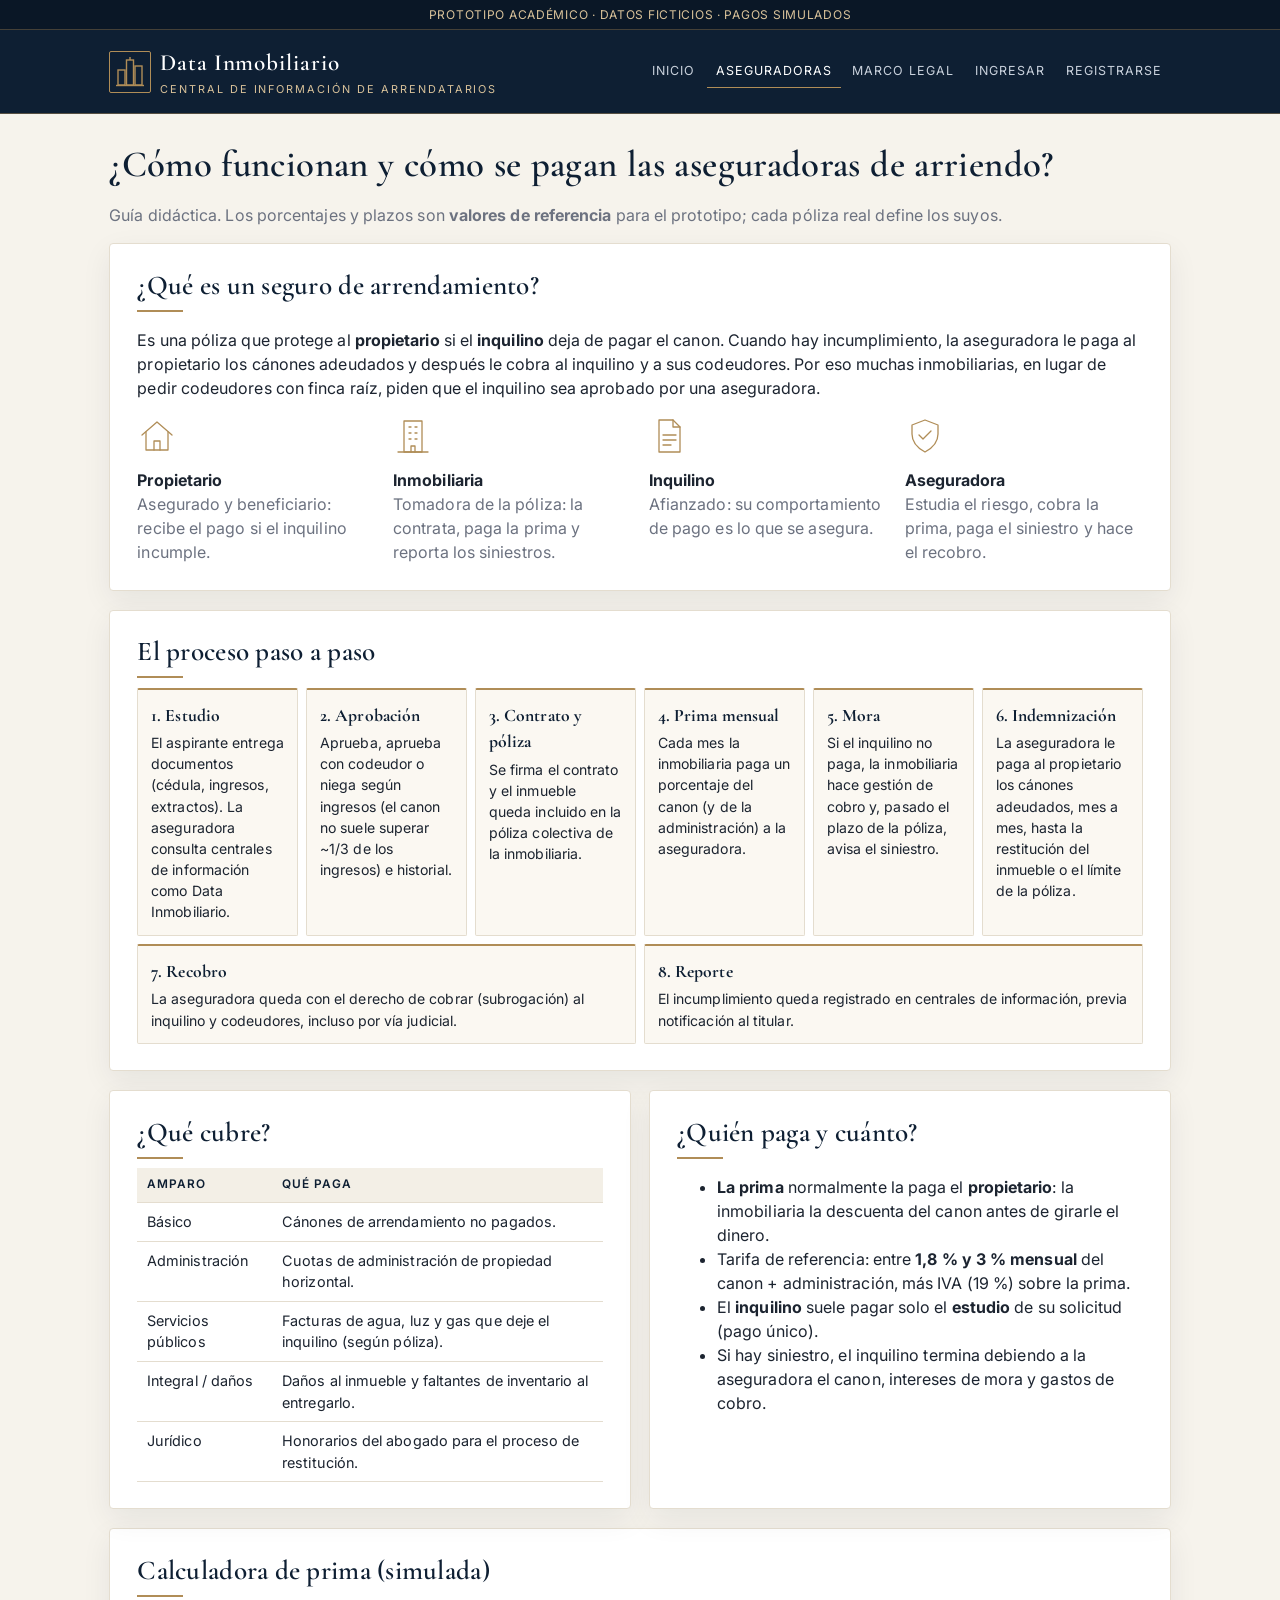
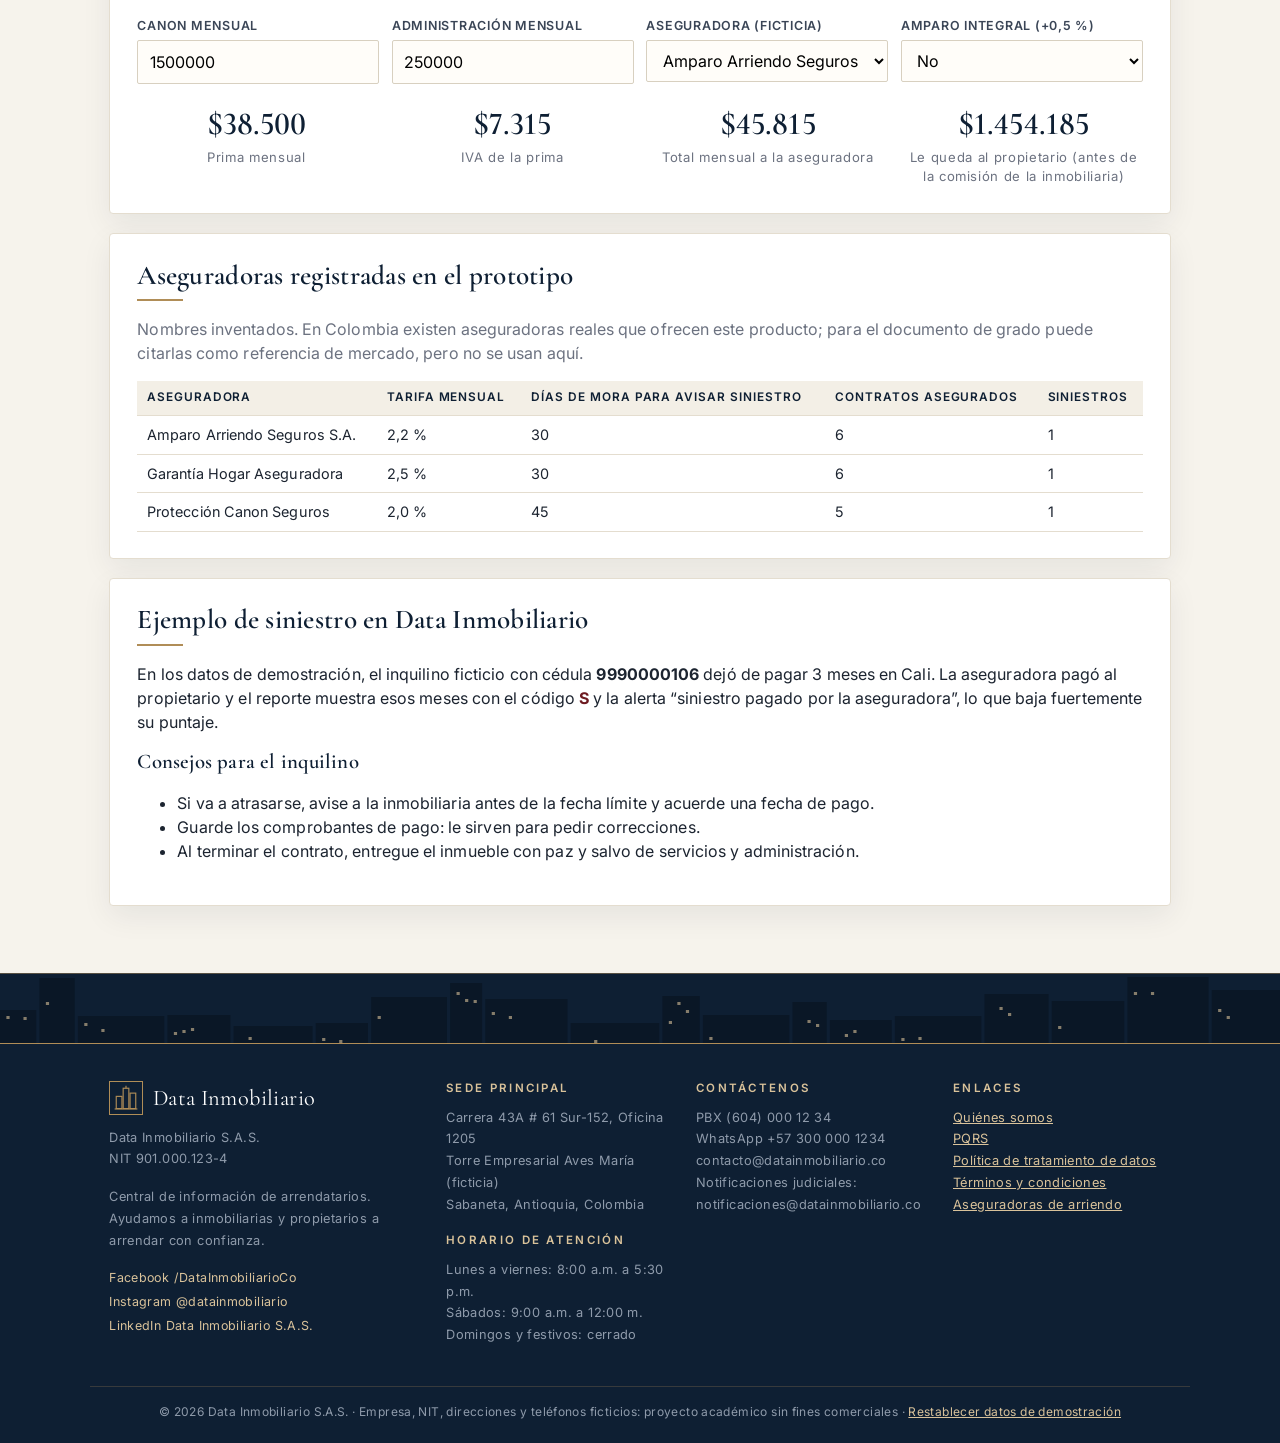
==== aseguradoras.html @ 62361e03 "Prototipo Data Inmobiliario: central de información de arrendatarios Sitio estático (HTML, CSS y Jav" ====
<!DOCTYPE html>
<html lang="es">
<head>
  <meta charset="UTF-8">
  <meta name="viewport" content="width=device-width, initial-scale=1.0">
  <title>Cómo funcionan las aseguradoras de arriendo · Data Inmobiliario</title>
  <link rel="preconnect" href="https://fonts.googleapis.com">
  <link rel="stylesheet" href="https://fonts.googleapis.com/css2?family=Cormorant+Garamond:ital,wght@0,500;0,600;1,500&family=Inter:wght@400;500;600&display=swap">
  <link rel="stylesheet" href="css/estilos.css">
</head>
<body>
<main>
  <div class="contenedor">
    <h1>¿Cómo funcionan y cómo se pagan las aseguradoras de arriendo?</h1>
    <p class="tenue">Guía didáctica. Los porcentajes y plazos son <b>valores de referencia</b> para el prototipo; cada póliza real define los suyos.</p>

    <div class="tarjeta">
      <h2>¿Qué es un seguro de arrendamiento?</h2>
      <p>Es una póliza que protege al <b>propietario</b> si el <b>inquilino</b> deja de pagar el canon. Cuando hay incumplimiento,
        la aseguradora le paga al propietario los cánones adeudados y después le cobra al inquilino y a sus codeudores.
        Por eso muchas inmobiliarias, en lugar de pedir codeudores con finca raíz, piden que el inquilino sea aprobado por una aseguradora.</p>
      <div class="grid grid-4">
        <div><span data-icono="casa"></span><br><b>Propietario</b><br><span class="tenue">Asegurado y beneficiario: recibe el pago si el inquilino incumple.</span></div>
        <div><span data-icono="edificio"></span><br><b>Inmobiliaria</b><br><span class="tenue">Tomadora de la póliza: la contrata, paga la prima y reporta los siniestros.</span></div>
        <div><span data-icono="documento"></span><br><b>Inquilino</b><br><span class="tenue">Afianzado: su comportamiento de pago es lo que se asegura.</span></div>
        <div><span data-icono="escudo"></span><br><b>Aseguradora</b><br><span class="tenue">Estudia el riesgo, cobra la prima, paga el siniestro y hace el recobro.</span></div>
      </div>
    </div>

    <div class="tarjeta">
      <h2>El proceso paso a paso</h2>
      <div class="flujo">
        <div class="etapa"><b>1. Estudio</b>El aspirante entrega documentos (cédula, ingresos, extractos). La aseguradora consulta centrales de información como Data Inmobiliario.</div>
        <div class="etapa"><b>2. Aprobación</b>Aprueba, aprueba con codeudor o niega según ingresos (el canon no suele superar ~1/3 de los ingresos) e historial.</div>
        <div class="etapa"><b>3. Contrato y póliza</b>Se firma el contrato y el inmueble queda incluido en la póliza colectiva de la inmobiliaria.</div>
        <div class="etapa"><b>4. Prima mensual</b>Cada mes la inmobiliaria paga un porcentaje del canon (y de la administración) a la aseguradora.</div>
        <div class="etapa"><b>5. Mora</b>Si el inquilino no paga, la inmobiliaria hace gestión de cobro y, pasado el plazo de la póliza, avisa el siniestro.</div>
        <div class="etapa"><b>6. Indemnización</b>La aseguradora le paga al propietario los cánones adeudados, mes a mes, hasta la restitución del inmueble o el límite de la póliza.</div>
        <div class="etapa"><b>7. Recobro</b>La aseguradora queda con el derecho de cobrar (subrogación) al inquilino y codeudores, incluso por vía judicial.</div>
        <div class="etapa"><b>8. Reporte</b>El incumplimiento queda registrado en centrales de información, previa notificación al titular.</div>
      </div>
    </div>

    <div class="grid grid-2">
      <div class="tarjeta">
        <h2>¿Qué cubre?</h2>
        <table>
          <tr><th>Amparo</th><th>Qué paga</th></tr>
          <tr><td>Básico</td><td>Cánones de arrendamiento no pagados.</td></tr>
          <tr><td>Administración</td><td>Cuotas de administración de propiedad horizontal.</td></tr>
          <tr><td>Servicios públicos</td><td>Facturas de agua, luz y gas que deje el inquilino (según póliza).</td></tr>
          <tr><td>Integral / daños</td><td>Daños al inmueble y faltantes de inventario al entregarlo.</td></tr>
          <tr><td>Jurídico</td><td>Honorarios del abogado para el proceso de restitución.</td></tr>
        </table>
      </div>
      <div class="tarjeta">
        <h2>¿Quién paga y cuánto?</h2>
        <ul>
          <li><b>La prima</b> normalmente la paga el <b>propietario</b>: la inmobiliaria la descuenta del canon antes de girarle el dinero.</li>
          <li>Tarifa de referencia: entre <b>1,8 % y 3 % mensual</b> del canon + administración, más IVA (19 %) sobre la prima.</li>
          <li>El <b>inquilino</b> suele pagar solo el <b>estudio</b> de su solicitud (pago único).</li>
          <li>Si hay siniestro, el inquilino termina debiendo a la aseguradora el canon, intereses de mora y gastos de cobro.</li>
        </ul>
      </div>
    </div>

    <div class="tarjeta">
      <h2>Calculadora de prima (simulada)</h2>
      <div class="fila">
        <div><label for="canon">Canon mensual</label><input id="canon" type="number" value="1500000" step="10000"></div>
        <div><label for="admin">Administración mensual</label><input id="admin" type="number" value="250000" step="10000"></div>
        <div><label for="aseg">Aseguradora (ficticia)</label><select id="aseg"></select></div>
        <div><label for="integral">Amparo integral (+0,5 %)</label><select id="integral"><option value="0">No</option><option value="0.005">Sí</option></select></div>
      </div>
      <div id="resultado" class="grid grid-4" style="margin-top:1rem"></div>
    </div>

    <div class="tarjeta">
      <h2>Aseguradoras registradas en el prototipo</h2>
      <p class="tenue">Nombres inventados. En Colombia existen aseguradoras reales que ofrecen este producto; para el documento de grado puede citarlas como referencia de mercado, pero no se usan aquí.</p>
      <div class="tabla-envoltura"><table id="tablaAseg"></table></div>
    </div>

    <div class="tarjeta">
      <h2>Ejemplo de siniestro en Data Inmobiliario</h2>
      <p>En los datos de demostración, el inquilino ficticio con cédula <b>9990000106</b> dejó de pagar 3 meses en Cali. La aseguradora pagó al propietario
        y el reporte muestra esos meses con el código <b style="color:#6d1a20">S</b> y la alerta “siniestro pagado por la aseguradora”, lo que baja fuertemente su puntaje.</p>
      <h3>Consejos para el inquilino</h3>
      <ul>
        <li>Si va a atrasarse, avise a la inmobiliaria antes de la fecha límite y acuerde una fecha de pago.</li>
        <li>Guarde los comprobantes de pago: le sirven para pedir correcciones.</li>
        <li>Al terminar el contrato, entregue el inmueble con paz y salvo de servicios y administración.</li>
      </ul>
    </div>
  </div>
</main>
<script src="js/datos-semilla.js"></script>
<script src="js/almacen.js"></script>
<script src="js/ilustraciones.js"></script>
<script src="js/app.js"></script>
<script>
  var sel = document.getElementById("aseg");
  sel.innerHTML = BD.datos.aseguradoras.map(function (a) {
    return '<option value="' + a.id + '">' + esc(a.nombre) + " (" + (a.tarifa * 100).toFixed(1).replace(".", ",") + " %)</option>";
  }).join("");
  document.getElementById("tablaAseg").innerHTML = "<tr><th>Aseguradora</th><th>Tarifa mensual</th><th>Días de mora para avisar siniestro</th><th>Contratos asegurados</th><th>Siniestros</th></tr>" +
    BD.datos.aseguradoras.map(function (a) {
      var cs = BD.datos.contratos.filter(function (c) { return c.aseguradora === a.id; });
      return "<tr><td>" + esc(a.nombre) + "</td><td>" + (a.tarifa * 100).toFixed(1).replace(".", ",") + " %</td><td>" + a.diasSiniestro + "</td><td>" + cs.length +
        "</td><td>" + cs.filter(function (c) { return c.siniestro; }).length + "</td></tr>";
    }).join("");

  function calcular() {
    var canon = +document.getElementById("canon").value || 0;
    var admin = +document.getElementById("admin").value || 0;
    var a = BD.aseguradora(sel.value);
    var tasa = a.tarifa + (+document.getElementById("integral").value);
    var prima = (canon + admin) * tasa, iva = prima * 0.19;
    var caja = function (v, t) { return '<div class="kpi"><div class="valor">' + v + '</div><div class="etiqueta">' + t + "</div></div>"; };
    document.getElementById("resultado").innerHTML =
      caja(pesos(prima), "Prima mensual") + caja(pesos(iva), "IVA de la prima") +
      caja(pesos(prima + iva), "Total mensual a la aseguradora") + caja(pesos(canon - prima - iva), "Le queda al propietario (antes de la comisión de la inmobiliaria)");
  }
  document.querySelectorAll("#canon,#admin,#aseg,#integral").forEach(function (el) { el.oninput = calcular; el.onchange = calcular; });
  calcular();
</script>
</body>
</html>
---- css/estilos.css ----
/* =========================================================
   Data Inmobiliario - Hoja de estilos principal
   Proyecto académico. Colores y tipografía centralizados
   en variables para que sea fácil cambiar la identidad.
   ========================================================= */
:root {
  /* Paleta "luxury": azul noche, dorado champaña y marfil */
  --azul: #0e1f33;          /* azul noche (titulares, encabezado) */
  --azul-claro: #23466e;    /* azul acero (enlaces, botones secundarios) */
  --turquesa: #b08d57;      /* dorado champaña (acento principal) */
  --dorado: #b08d57;
  --dorado-claro: #d9c29a;
  --fondo: #f6f3ec;         /* marfil */
  --blanco: #ffffff;
  --texto: #1c2430;
  --gris: #6c7280;
  --borde: #e4ddcf;
  --verde: #2e7d55;
  --verde-suave: #e6f1ea;
  --amarillo: #b9861c;
  --amarillo-suave: #f8efd9;
  --naranja: #c0662a;
  --naranja-suave: #f8e6d9;
  --rojo: #a8323a;
  --rojo-suave: #f6e1e2;
  --radio: 4px;
  --sombra: 0 10px 30px rgba(14, 31, 51, 0.07);
  --serif: "Cormorant Garamond", "Playfair Display", Georgia, "Times New Roman", serif;
  --sans: "Inter", "Segoe UI", Roboto, Helvetica, Arial, sans-serif;
}

* { box-sizing: border-box; }
html, body { margin: 0; padding: 0; }
body {
  font-family: var(--sans);
  letter-spacing: .005em;
  background: var(--fondo);
  color: var(--texto);
  line-height: 1.5;
  min-height: 100vh;
  display: flex;
  flex-direction: column;
}
a { color: var(--azul-claro); }
h1, h2, h3 { color: var(--azul); line-height: 1.2; font-family: var(--serif); font-weight: 600; letter-spacing: .01em; }
h2 { position: relative; }
h1 { font-size: 2.3rem; margin: 0 0 .4rem; }
h2 { font-size: 1.7rem; margin: 1.6rem 0 .6rem; }
h3 { font-size: 1.3rem; margin: 1rem 0 .4rem; }
small, .tenue { color: var(--gris); }

/* ---------- Banda de aviso académico ---------- */
.aviso-academico {
  background: #fff3cd;
  color: #6b4e00;
  text-align: center;
  font-size: .82rem;
  padding: .35rem 1rem;
  border-bottom: 1px solid #f0dc9a;
}

/* ---------- Encabezado y navegación ---------- */
.encabezado {
  background: var(--azul);
  color: var(--blanco);
}
.encabezado .contenedor {
  display: flex; align-items: center; justify-content: space-between;
  gap: 1rem; flex-wrap: wrap; padding-top: .7rem; padding-bottom: .7rem;
}
.marca {
  display: flex; align-items: center; gap: .55rem;
  color: var(--blanco); text-decoration: none; font-weight: 700; font-size: 1.2rem;
}
.marca .logo {
  width: 34px; height: 34px; border-radius: 8px; background: var(--turquesa);
  display: grid; place-items: center; font-weight: 800; font-size: .95rem;
}
.marca span.sub { font-weight: 400; opacity: .8; font-size: .8rem; display: block; }
.menu { display: flex; gap: .2rem; flex-wrap: wrap; align-items: center; }
.menu a {
  color: #dbe6f3; text-decoration: none; padding: .4rem .7rem; border-radius: 6px; font-size: .93rem;
}
.menu a:hover, .menu a.activo { background: rgba(255,255,255,.12); color: var(--blanco); }
.menu .usuario { font-size: .85rem; opacity: .85; padding: 0 .5rem; }

/* ---------- Estructura ---------- */
.contenedor { max-width: 1100px; margin: 0 auto; padding: 0 1.2rem; }
main { flex: 1; padding: 1.8rem 0 3rem; }
.pie {
  background: #0d2742; color: #a9b9cc; font-size: .85rem; padding: 1.2rem 0; text-align: center;
}
.pie a { color: #cfe0f3; }

.tarjeta {
  background: var(--blanco); border-radius: var(--radio); box-shadow: var(--sombra);
  padding: 1.3rem 1.4rem; margin-bottom: 1.2rem; border: 1px solid var(--borde);
}
.tarjeta > h2:first-child, .tarjeta > h3:first-child { margin-top: 0; }

.grid { display: grid; gap: 1.1rem; }
.grid-2 { grid-template-columns: repeat(auto-fit, minmax(300px, 1fr)); }
.grid-3 { grid-template-columns: repeat(auto-fit, minmax(240px, 1fr)); }
.grid-4 { grid-template-columns: repeat(auto-fit, minmax(190px, 1fr)); }

/* ---------- Portada ---------- */
.portada {
  background: linear-gradient(135deg, var(--azul) 0%, var(--azul-claro) 60%, var(--turquesa) 100%);
  color: var(--blanco); border-radius: 14px; padding: 2.4rem 2rem; margin-bottom: 1.6rem;
}
.portada h1 { color: var(--blanco); font-size: 2.1rem; }
.portada p { max-width: 640px; font-size: 1.05rem; opacity: .95; }
.paso { text-align: center; }
.paso .num {
  width: 42px; height: 42px; border-radius: 50%; background: var(--turquesa); color: #fff;
  display: grid; place-items: center; font-weight: 700; margin: 0 auto .5rem;
}
.plan { text-align: center; }
.plan .precio { font-size: 1.7rem; font-weight: 700; color: var(--azul); }
.plan.destacado { border: 2px solid var(--turquesa); }

/* ---------- Formularios ---------- */
label { display: block; font-weight: 600; font-size: .9rem; margin: .7rem 0 .25rem; }
input, select, textarea {
  width: 100%; padding: .55rem .7rem; border: 1px solid var(--borde); border-radius: 7px;
  font: inherit; background: #fff;
}
input:focus, select:focus, textarea:focus { outline: 2px solid var(--azul-claro); border-color: transparent; }
.check { display: flex; gap: .55rem; align-items: flex-start; font-weight: 400; }
.check input { width: auto; margin-top: .3rem; }
.fila { display: grid; gap: .8rem; grid-template-columns: repeat(auto-fit, minmax(170px, 1fr)); }
.ayuda { font-size: .8rem; color: var(--gris); margin-top: .2rem; }

.boton {
  display: inline-block; background: var(--azul-claro); color: #fff; border: 0; border-radius: 7px;
  padding: .6rem 1.1rem; font: inherit; font-weight: 600; cursor: pointer; text-decoration: none;
  margin-top: .9rem;
}
.boton:hover { filter: brightness(1.08); }
.boton.secundario { background: #e8eef5; color: var(--azul); }
.boton.verde { background: var(--turquesa); }
.boton.peligro { background: var(--rojo); }
.boton.pequeno { padding: .35rem .7rem; font-size: .85rem; margin-top: 0; }
.boton[disabled] { opacity: .55; cursor: not-allowed; }

.selector-tipo { display: flex; gap: .6rem; margin: .4rem 0 .6rem; }
.selector-tipo label {
  flex: 1; border: 2px solid var(--borde); border-radius: 8px; padding: .7rem; text-align: center;
  cursor: pointer; margin: 0;
}
.selector-tipo input { display: none; }
.selector-tipo input:checked + span { color: var(--azul-claro); }
.selector-tipo label:has(input:checked) { border-color: var(--azul-claro); background: #eef5fc; }

/* ---------- Mensajes ---------- */
.alerta { padding: .75rem 1rem; border-radius: 8px; margin: .8rem 0; font-size: .93rem; }
.alerta.info { background: #e7f1fb; color: #18466f; }
.alerta.exito { background: var(--verde-suave); color: #135c36; }
.alerta.error { background: var(--rojo-suave); color: #7c1d23; }
.alerta.aviso { background: var(--amarillo-suave); color: #6b4e00; }

/* ---------- Tablas ---------- */
.tabla-envoltura { overflow-x: auto; }
table { width: 100%; border-collapse: collapse; font-size: .9rem; }
th, td { padding: .5rem .6rem; border-bottom: 1px solid var(--borde); text-align: left; vertical-align: top; }
th { background: #f0f4f8; color: var(--azul); font-weight: 600; white-space: nowrap; }
tr:hover td { background: #fafcfe; }

/* ---------- Etiquetas de estado ---------- */
.chip {
  display: inline-block; padding: .12rem .55rem; border-radius: 999px; font-size: .78rem; font-weight: 600;
  white-space: nowrap;
}
.chip.verde { background: var(--verde-suave); color: var(--verde); }
.chip.amarillo { background: var(--amarillo-suave); color: #8a6400; }
.chip.naranja { background: var(--naranja-suave); color: var(--naranja); }
.chip.rojo { background: var(--rojo-suave); color: var(--rojo); }
.chip.gris { background: #eceff3; color: var(--gris); }
.chip.azul { background: #e3eefa; color: var(--azul-claro); }

/* ---------- Reporte ---------- */
.reporte-cabecera { display: flex; gap: 1.5rem; flex-wrap: wrap; align-items: center; }
.reporte-cabecera .datos { flex: 1; min-width: 260px; }
.medidor { width: 230px; text-align: center; }
.medidor svg { width: 100%; height: auto; }
.medidor .puntaje { font-size: 2.2rem; font-weight: 800; margin-top: -2.4rem; }
.medidor .categoria { font-weight: 700; font-size: 1.05rem; }
.kpi { text-align: center; }
.kpi .valor { font-size: 1.6rem; font-weight: 700; color: var(--azul); }
.kpi .etiqueta { font-size: .82rem; color: var(--gris); }

/* Vector de comportamiento (cuadros por mes, al estilo de las centrales de riesgo) */
.vector { display: flex; flex-wrap: wrap; gap: 3px; margin: .4rem 0; }
.vector .mes {
  width: 30px; height: 30px; border-radius: 4px; display: grid; place-items: center;
  font-size: .68rem; font-weight: 700; color: #fff; cursor: default;
}
.mes.n { background: var(--verde); }
.mes.m1 { background: var(--amarillo); }
.mes.m30 { background: var(--naranja); }
.mes.m60 { background: #b8452a; }
.mes.m90 { background: var(--rojo); }
.mes.np { background: #6d1a20; }
.mes.vacio { background: #e3e8ee; color: var(--gris); }
.leyenda { display: flex; flex-wrap: wrap; gap: .8rem; font-size: .78rem; color: var(--gris); }
.leyenda i { display: inline-block; width: 12px; height: 12px; border-radius: 3px; vertical-align: -1px; margin-right: 4px; }

/* Línea de tiempo de viviendas */
.linea-tiempo { border-left: 3px solid var(--borde); margin-left: .6rem; padding-left: 1.3rem; }
.vivienda { position: relative; margin-bottom: 1.4rem; }
.vivienda::before {
  content: ""; position: absolute; left: -1.85rem; top: .35rem; width: 15px; height: 15px; border-radius: 50%;
  background: var(--azul-claro); border: 3px solid #fff; box-shadow: 0 0 0 2px var(--azul-claro);
}
.vivienda.mala::before { background: var(--rojo); box-shadow: 0 0 0 2px var(--rojo); }
.vivienda.regular::before { background: var(--amarillo); box-shadow: 0 0 0 2px var(--amarillo); }
.vivienda.buena::before { background: var(--verde); box-shadow: 0 0 0 2px var(--verde); }
details summary { cursor: pointer; color: var(--azul-claro); font-weight: 600; font-size: .9rem; margin-top: .4rem; }

/* Pestañas (módulo de ingreso) */
.pestanas { display: flex; gap: .3rem; flex-wrap: wrap; border-bottom: 2px solid var(--borde); margin-bottom: 1rem; }
.pestanas button {
  background: none; border: 0; padding: .6rem 1rem; font: inherit; cursor: pointer; color: var(--gris);
  border-bottom: 3px solid transparent; margin-bottom: -2px;
}
.pestanas button.activa { color: var(--azul); border-bottom-color: var(--turquesa); font-weight: 600; }
.panel-pestana { display: none; }
.panel-pestana.activa { display: block; }

/* Tarjeta de pago simulado */
.tarjeta-credito {
  background: linear-gradient(135deg, #2b3e57, #12355b); color: #fff; border-radius: 12px; padding: 1.2rem;
  max-width: 340px; font-family: monospace; font-size: 1.05rem; margin-bottom: 1rem;
}
.tarjeta-credito .num { letter-spacing: 2px; margin: 1.2rem 0 .8rem; font-size: 1.2rem; }

/* Diagrama de flujo de aseguradoras */
.flujo { display: flex; flex-wrap: wrap; gap: .5rem; align-items: stretch; }
.flujo .etapa {
  flex: 1 1 150px; background: #eef5fc; border: 1px solid #cfe0f3; border-radius: 8px; padding: .8rem;
  font-size: .88rem; position: relative;
}
.flujo .etapa b { display: block; color: var(--azul); margin-bottom: .2rem; }

.oculto { display: none !important; }

@media print {
  .encabezado, .pie, .no-imprimir, .aviso-academico { display: none !important; }
  body { background: #fff; }
  .tarjeta { box-shadow: none; break-inside: avoid; }
}

/* =========================================================
   CAPA "LUXURY" - sobrescribe estilos anteriores
   Estética sobria: azul noche + dorado, tipografía serif,
   esquinas casi rectas, líneas finas y mucho espacio.
   ========================================================= */
.aviso-academico { background: #0a1726; color: var(--dorado-claro); border-bottom: 1px solid rgba(176,141,87,.35); letter-spacing: .06em; font-size: .75rem; text-transform: uppercase; }
.encabezado { background: var(--azul); border-bottom: 1px solid rgba(176,141,87,.45); }
.encabezado .contenedor { padding-top: 1rem; padding-bottom: 1rem; }
.marca { font-family: var(--serif); font-size: 1.45rem; font-weight: 600; letter-spacing: .04em; }
.marca .logo { background: transparent; border: 1px solid var(--dorado); color: var(--dorado); width: 42px; height: 42px; border-radius: 2px; padding: 4px; }
.marca .logo svg { width: 100%; height: 100%; }
.marca span.sub { font-family: var(--sans); font-size: .68rem; letter-spacing: .18em; text-transform: uppercase; color: var(--dorado-claro); opacity: 1; }
.menu a { font-size: .78rem; letter-spacing: .12em; text-transform: uppercase; color: #c9d1dc; border-radius: 0; border-bottom: 1px solid transparent; }
.menu a:hover, .menu a.activo { background: transparent; color: #fff; border-bottom-color: var(--dorado); }
.menu .usuario { color: var(--dorado-claro); font-size: .8rem; }

.tarjeta { border-radius: var(--radio); border: 1px solid var(--borde); box-shadow: var(--sombra); padding: 1.6rem 1.7rem; }
.tarjeta > h2:first-child::after, .seccion-titulo::after {
  content: ""; display: block; width: 46px; height: 2px; background: var(--dorado); margin-top: .45rem;
}
.seccion-titulo { text-align: center; margin-top: 3rem; }
.seccion-titulo::after { margin: .6rem auto 0; }
.seccion-sub { text-align: center; color: var(--gris); max-width: 620px; margin: 0 auto 1.6rem; }
.etiqueta-oro { font-size: .72rem; letter-spacing: .22em; text-transform: uppercase; color: var(--dorado); font-weight: 600; }

.boton { background: var(--azul); border-radius: 2px; letter-spacing: .1em; text-transform: uppercase; font-size: .8rem; padding: .85rem 1.5rem; border: 1px solid var(--azul); }
.boton:hover { filter: none; background: #182f4c; }
.boton.verde { background: var(--dorado); border-color: var(--dorado); color: #fff; }
.boton.verde:hover { background: #9a7946; }
.boton.secundario { background: transparent; color: var(--azul); border: 1px solid var(--azul); }
.boton.secundario:hover { background: var(--azul); color: #fff; }
.boton.peligro { background: var(--rojo); border-color: var(--rojo); }
.boton.pequeno { padding: .45rem .8rem; font-size: .7rem; }

input, select, textarea { border-radius: 2px; border-color: #d8d0c0; background: #fffdf9; }
input:focus, select:focus, textarea:focus { outline: 1px solid var(--dorado); border-color: var(--dorado); }
label { font-size: .78rem; letter-spacing: .06em; text-transform: uppercase; color: #3a4556; }
.check { text-transform: none; letter-spacing: 0; font-size: .9rem; color: var(--texto); }
.selector-tipo label { border-radius: 2px; text-transform: none; letter-spacing: 0; font-size: .95rem; }
.selector-tipo label:has(input:checked) { border-color: var(--dorado); background: #fbf6ec; }
.selector-tipo input:checked + span { color: var(--azul); font-weight: 600; }

th { background: #f3efe6; color: var(--azul); font-size: .74rem; letter-spacing: .08em; text-transform: uppercase; }
.alerta { border-radius: 2px; border-left: 3px solid currentColor; }
.chip { border-radius: 2px; letter-spacing: .03em; }
.chip.azul { background: #e6ecf3; color: var(--azul-claro); }
.kpi .valor { font-family: var(--serif); font-size: 2rem; font-weight: 600; }
.kpi .etiqueta { letter-spacing: .05em; }
.medidor .puntaje { font-family: var(--serif); font-size: 2.8rem; }
.pestanas button.activa { border-bottom-color: var(--dorado); }
.flujo .etapa { background: #fbf8f2; border-color: var(--borde); border-top: 2px solid var(--dorado); border-radius: 2px; }
.flujo .etapa b { font-family: var(--serif); font-size: 1.1rem; }
.tarjeta-credito { background: linear-gradient(135deg, #1b2f48, #0a1726); border: 1px solid var(--dorado); border-radius: 8px; }
.tarjeta-credito > div:first-child { color: var(--dorado-claro); letter-spacing: .2em; font-size: .8rem; }
.plan .precio { font-family: var(--serif); font-size: 2.4rem; }
.plan.destacado { border: 1px solid var(--dorado); box-shadow: 0 14px 40px rgba(176,141,87,.18); position: relative; }
.plan.destacado::before { content: "RECOMENDADO"; position: absolute; top: -11px; left: 50%; transform: translateX(-50%); background: var(--dorado); color: #fff; font-size: .65rem; letter-spacing: .2em; padding: .2rem .7rem; }
.paso .num { background: transparent; border: 1px solid var(--dorado); color: var(--dorado); font-family: var(--serif); font-size: 1.3rem; border-radius: 0; transform: rotate(45deg); }
.paso .num span { transform: rotate(-45deg); }
.vivienda::before { border-radius: 0; transform: rotate(45deg); }

/* ---------- Portada con edificio ---------- */
.portada {
  background: radial-gradient(ellipse at 80% 20%, #1d3757 0%, #0e1f33 55%, #08131f 100%);
  border-radius: 0; padding: 0; overflow: hidden; display: grid; grid-template-columns: 1.15fr .85fr;
  border: 1px solid rgba(176,141,87,.4); min-height: 460px; margin-bottom: 2rem;
}
.portada .texto { padding: 3.2rem 2.8rem; align-self: center; }
.portada h1 { font-size: 3rem; font-weight: 500; line-height: 1.08; margin: .6rem 0 1rem; }
.portada h1 em { color: var(--dorado-claro); font-style: italic; }
.portada p { color: #c9d1dc; font-size: 1.02rem; }
.portada .boton.secundario { color: #fff; border-color: rgba(255,255,255,.5); }
.portada .boton.secundario:hover { background: #fff; color: var(--azul); }
.portada .ilustracion { position: relative; display: flex; align-items: flex-end; justify-content: center; }
.portada .ilustracion svg { width: 100%; height: 100%; max-height: 520px; display: block; }
.franja-confianza { display: grid; grid-template-columns: repeat(auto-fit, minmax(200px, 1fr)); border: 1px solid var(--borde); background: #fff; margin-bottom: 1rem; }
.franja-confianza div { padding: 1.1rem 1.2rem; border-right: 1px solid var(--borde); font-size: .85rem; color: var(--gris); }
.franja-confianza div:last-child { border-right: 0; }
.franja-confianza b { display: block; font-family: var(--serif); font-size: 1.15rem; color: var(--azul); font-weight: 600; }
.cifras { display: grid; grid-template-columns: repeat(auto-fit, minmax(160px, 1fr)); gap: 1px; background: var(--borde); border: 1px solid var(--borde); margin: 1rem 0 2rem; }
.cifras div { background: var(--azul); color: #c9d1dc; text-align: center; padding: 1.4rem .8rem; font-size: .78rem; letter-spacing: .1em; text-transform: uppercase; }
.cifras b { display: block; font-family: var(--serif); font-size: 2.2rem; color: var(--dorado-claro); font-weight: 500; letter-spacing: 0; text-transform: none; }
.icono-lujo { width: 40px; height: 40px; color: var(--dorado); margin-bottom: .4rem; }

/* ---------- Pantallas de ingreso con edificio ---------- */
.acceso { display: grid; grid-template-columns: 1fr 1fr; max-width: 980px; margin: 0 auto; border: 1px solid var(--borde); box-shadow: var(--sombra); background: #fff; }
.acceso .lado-imagen { background: radial-gradient(ellipse at 70% 10%, #1d3757, #0b1828); color: #c9d1dc; padding: 2.2rem; display: flex; flex-direction: column; justify-content: space-between; min-height: 520px; }
.acceso .lado-imagen h2 { color: #fff; font-weight: 500; font-size: 2rem; margin: .4rem 0; }
.acceso .lado-imagen svg { width: 100%; max-height: 300px; }
.acceso .lado-form { padding: 2.4rem; }
.acceso .lado-form .tarjeta { box-shadow: none; border: 0; padding: 0; margin: 0; }

.pie { background: var(--azul); color: #8f9bab; border-top: 1px solid rgba(176,141,87,.45); padding: 0 0 1.4rem; font-size: .8rem; letter-spacing: .03em; }
.pie .skyline { display: block; width: 100%; height: 70px; margin-bottom: 1rem; }
.pie a { color: var(--dorado-claro); }

@media (max-width: 820px) {
  .portada, .acceso { grid-template-columns: 1fr; }
  .portada .ilustracion { max-height: 300px; }
  .portada h1 { font-size: 2.2rem; }
  .portada .texto { padding: 2rem 1.4rem; }
  .acceso .lado-imagen { min-height: 0; }
  .acceso .lado-imagen svg { display: none; }
}

/* Ajustes finos */
.cifras b, .kpi .valor, .plan .precio, .medidor .puntaje, .portada h1 { font-variant-numeric: lining-nums; font-feature-settings: "lnum" 1; }
.grid-3-fijo { grid-template-columns: repeat(3, 1fr); }
@media (max-width: 820px) { .grid-3-fijo { grid-template-columns: 1fr; } }
.linea-tiempo { padding-left: 1.9rem; border-left-color: var(--dorado-claro); }
.vivienda::before { left: -2.45rem; width: 13px; height: 13px; }
.menu a { padding: .4rem .55rem; letter-spacing: .08em; }
@media (min-width: 1000px) { .encabezado .contenedor { flex-wrap: nowrap; } }
h1, h2, h3, .marca { font-variant-numeric: lining-nums; font-feature-settings: "lnum" 1; }

/* Pie corporativo y datos de contacto */
.pie-columnas { display: grid; grid-template-columns: 1.4fr 1fr 1fr 1fr; gap: 2rem; padding-top: 1.2rem; padding-bottom: 1.5rem; text-align: left; line-height: 1.7; }
.pie-columnas h4 { color: var(--dorado-claro); font-family: var(--sans); font-size: .72rem; letter-spacing: .2em; text-transform: uppercase; margin: 0 0 .5rem; font-weight: 600; }
.pie-columnas p { margin: 0 0 1rem; }
.pie-marca { font-family: var(--serif); font-size: 1.4rem; color: #fff; display: flex; align-items: center; gap: .6rem; margin-bottom: .6rem; }
.pie-marca .logo { width: 34px; height: 34px; border: 1px solid var(--dorado); padding: 3px; display: inline-block; }
.pie-marca .logo svg { width: 100%; height: 100%; display: block; }
.redes { display: flex; flex-direction: column; gap: .15rem; font-size: .78rem; color: var(--dorado-claro); }
.pie-legal { border-top: 1px solid rgba(176,141,87,.25); padding-top: 1rem; text-align: center; font-size: .75rem; }
.dato-contacto { display: flex; gap: .9rem; align-items: flex-start; padding: .55rem 0; border-bottom: 1px solid var(--borde); }
.dato-contacto:last-child { border-bottom: 0; }
.dato-contacto .icono-lujo { width: 30px; height: 30px; margin: 0; flex-shrink: 0; }
.dato-contacto b { display: block; font-size: .72rem; letter-spacing: .14em; text-transform: uppercase; color: var(--dorado); }
.dato-contacto span { font-size: .93rem; }
@media (max-width: 820px) { .pie-columnas { grid-template-columns: 1fr 1fr; } }
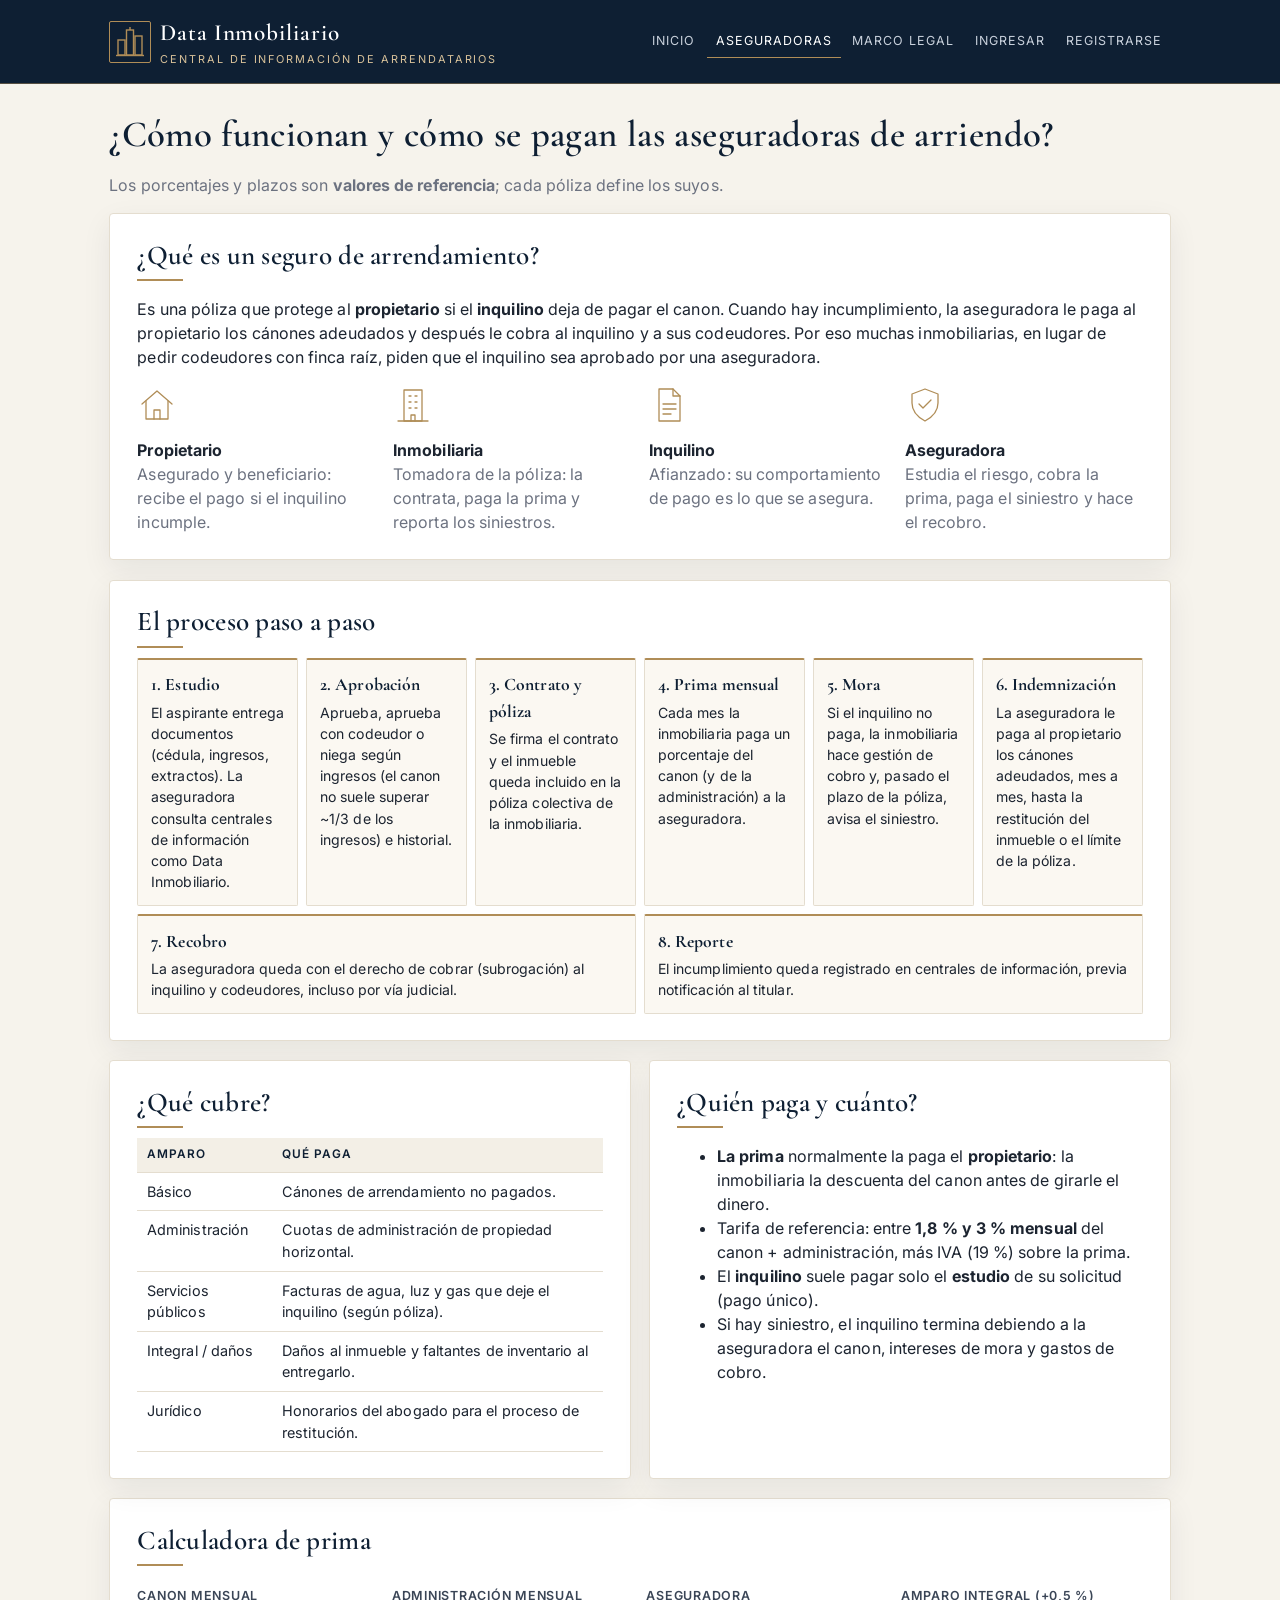
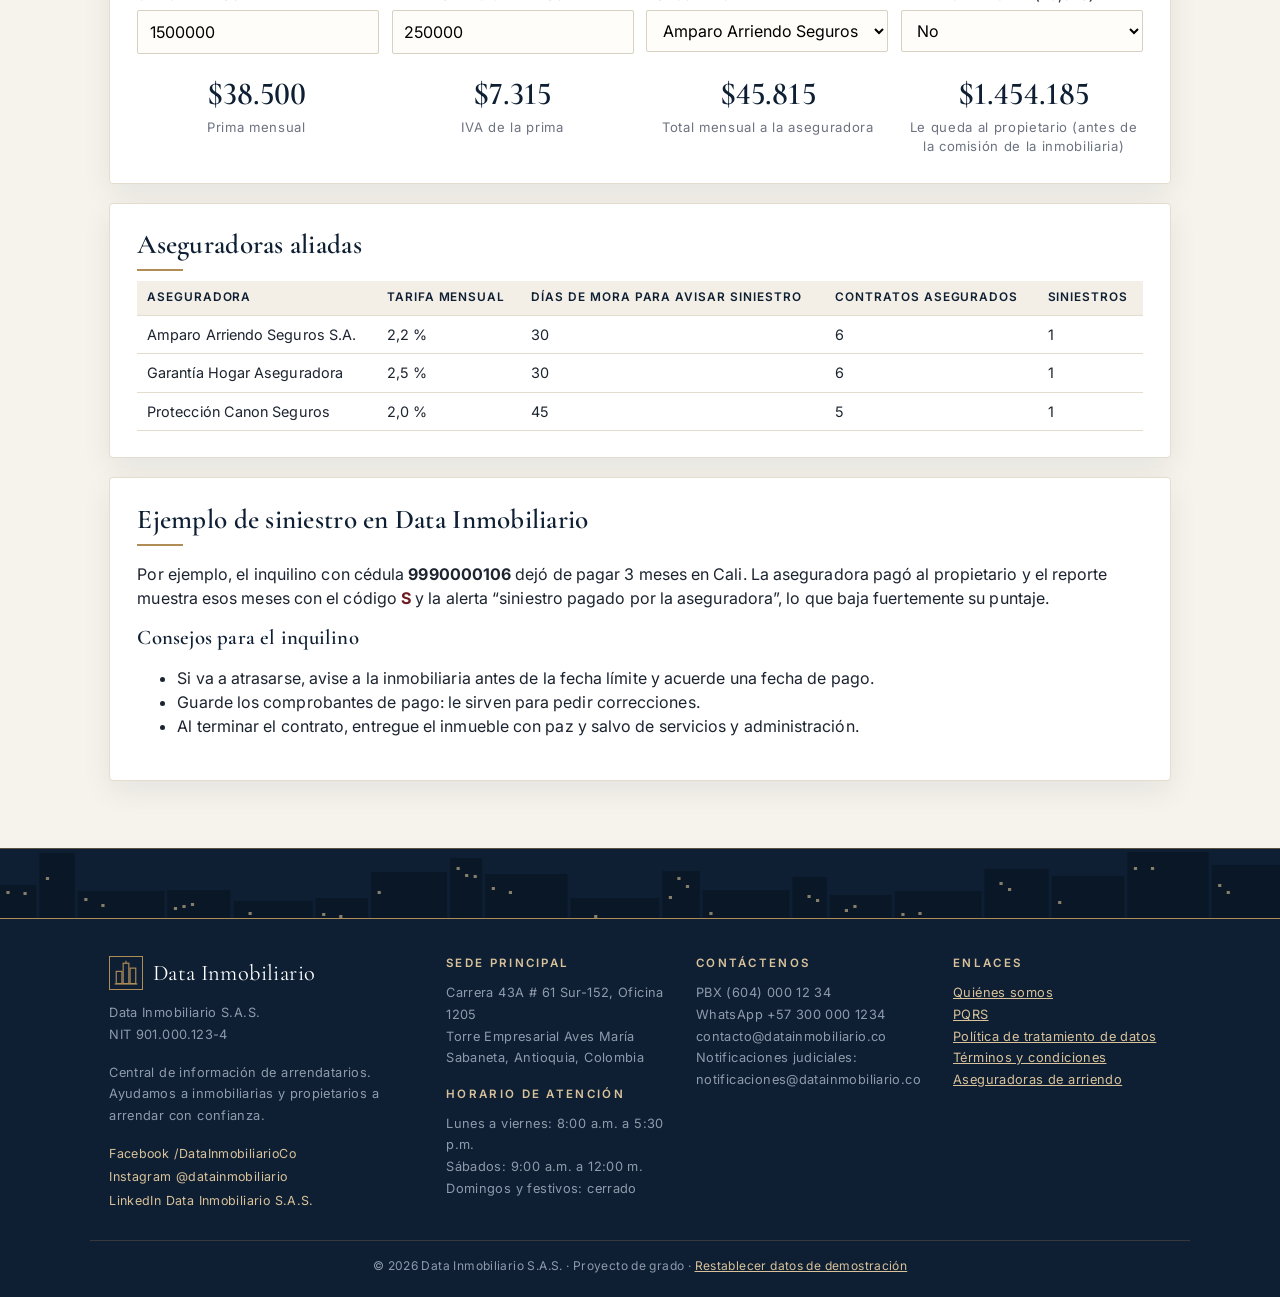
==== commit 12636cd7: "Quitar avisos de demostración y clasificar solo como buen o mal pagador Co-Authored-By: Claude Opus " ====
--- a/aseguradoras.html
+++ b/aseguradoras.html
@@ -12,7 +12,7 @@
 <main>
   <div class="contenedor">
     <h1>¿Cómo funcionan y cómo se pagan las aseguradoras de arriendo?</h1>
-    <p class="tenue">Guía didáctica. Los porcentajes y plazos son <b>valores de referencia</b> para el prototipo; cada póliza real define los suyos.</p>
+    <p class="tenue">Los porcentajes y plazos son <b>valores de referencia</b>; cada póliza define los suyos.</p>
 
     <div class="tarjeta">
       <h2>¿Qué es un seguro de arrendamiento?</h2>
@@ -65,25 +65,24 @@
     </div>
 
     <div class="tarjeta">
-      <h2>Calculadora de prima (simulada)</h2>
+      <h2>Calculadora de prima</h2>
       <div class="fila">
         <div><label for="canon">Canon mensual</label><input id="canon" type="number" value="1500000" step="10000"></div>
         <div><label for="admin">Administración mensual</label><input id="admin" type="number" value="250000" step="10000"></div>
-        <div><label for="aseg">Aseguradora (ficticia)</label><select id="aseg"></select></div>
+        <div><label for="aseg">Aseguradora</label><select id="aseg"></select></div>
         <div><label for="integral">Amparo integral (+0,5 %)</label><select id="integral"><option value="0">No</option><option value="0.005">Sí</option></select></div>
       </div>
       <div id="resultado" class="grid grid-4" style="margin-top:1rem"></div>
     </div>
 
     <div class="tarjeta">
-      <h2>Aseguradoras registradas en el prototipo</h2>
-      <p class="tenue">Nombres inventados. En Colombia existen aseguradoras reales que ofrecen este producto; para el documento de grado puede citarlas como referencia de mercado, pero no se usan aquí.</p>
+      <h2>Aseguradoras aliadas</h2>
       <div class="tabla-envoltura"><table id="tablaAseg"></table></div>
     </div>
 
     <div class="tarjeta">
       <h2>Ejemplo de siniestro en Data Inmobiliario</h2>
-      <p>En los datos de demostración, el inquilino ficticio con cédula <b>9990000106</b> dejó de pagar 3 meses en Cali. La aseguradora pagó al propietario
+      <p>Por ejemplo, el inquilino con cédula <b>9990000106</b> dejó de pagar 3 meses en Cali. La aseguradora pagó al propietario
         y el reporte muestra esos meses con el código <b style="color:#6d1a20">S</b> y la alerta “siniestro pagado por la aseguradora”, lo que baja fuertemente su puntaje.</p>
       <h3>Consejos para el inquilino</h3>
       <ul>
